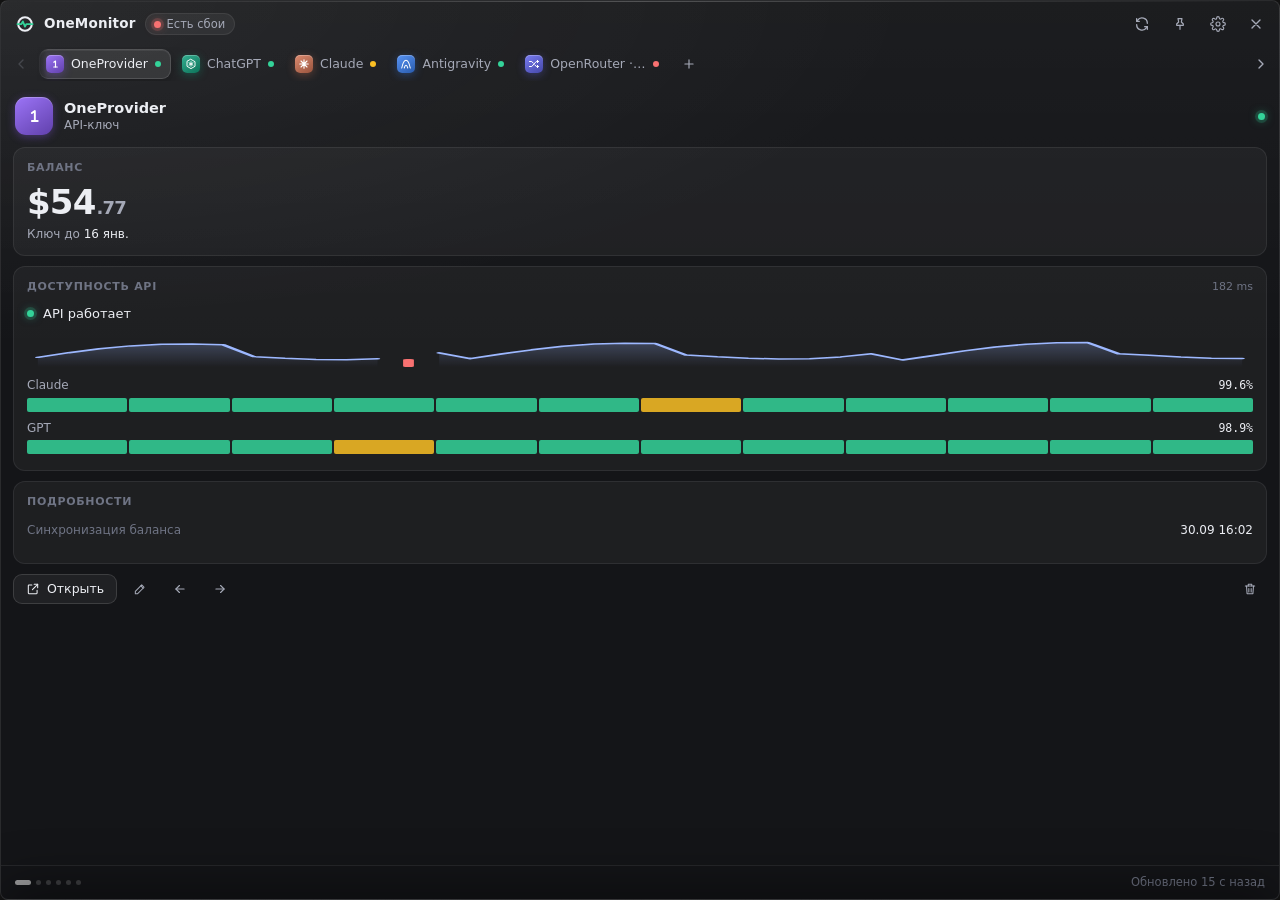
==== src/index.html @ 0f9c5adb "Add OneMonitor: portable Windows tray monitor Tauri 2 tray app that tracks OneProvider / OpenRouter " ====
<!doctype html>
<html lang="ru">
  <head>
    <meta charset="utf-8" />
    <meta name="viewport" content="width=device-width, initial-scale=1" />
    <title>OneMonitor</title>
    <link rel="stylesheet" href="css/app.css" />
  </head>
  <body>
    <div class="shell" id="shell">
      <header class="titlebar" data-tauri-drag-region>
        <div class="brand" data-tauri-drag-region>
          <span id="logo" data-tauri-drag-region></span>
          <span class="name" data-tauri-drag-region>OneMonitor</span>
          <span class="pill" id="overall" data-tauri-drag-region><i class="dot pending"></i><span>Проверка…</span></span>
        </div>
        <button class="icon-btn" id="btn-refresh" title="Обновить сейчас"></button>
        <button class="icon-btn" id="btn-pin" title="Закрепить поверх окон"></button>
        <button class="icon-btn" id="btn-settings" title="Настройки"></button>
        <button class="icon-btn close" id="btn-close" title="Свернуть в трей"></button>
      </header>

      <nav class="tabs">
        <button class="icon-btn" id="prev" title="Предыдущий аккаунт"></button>
        <div class="strip" id="strip"><div class="ink" id="ink"></div></div>
        <button class="icon-btn" id="next" title="Следующий аккаунт"></button>
      </nav>

      <main class="viewport" id="viewport">
        <div class="track" id="track"></div>
      </main>

      <footer class="footer">
        <div class="pager" id="pager"></div>
        <span id="updated" class="num"></span>
      </footer>

      <div class="scrim" id="scrim"></div>

      <section class="sheet" id="sheet" aria-modal="true">
        <div class="grab"></div>
        <header>
          <h3 id="sheet-title"></h3>
          <button class="icon-btn" id="sheet-close" title="Закрыть"></button>
        </header>
        <div class="body" id="sheet-body"></div>
      </section>

      <div class="dialog" id="dialog" role="dialog"></div>
      <div class="toast" id="toast"></div>
    </div>
    <script type="module" src="js/main.js"></script>
  </body>
</html>
---- src/css/app.css ----
/* OneMonitor — "Grey Glass" dark theme */

:root {
  --tint: 0.62;
  --glass: rgba(24, 25, 30, var(--tint));
  --glass-hi: rgba(255, 255, 255, 0.055);
  --glass-lo: rgba(255, 255, 255, 0.025);
  --card: rgba(255, 255, 255, 0.045);
  --card-hover: rgba(255, 255, 255, 0.07);
  --stroke: rgba(255, 255, 255, 0.075);
  --stroke-2: rgba(255, 255, 255, 0.13);
  --text: #eceef3;
  --text-2: #a5a9b7;
  --text-3: #6f7484;
  --ok: #34d399;
  --warn: #fbbf24;
  --err: #f87171;
  --idle: #94a3b8;
  --accent: #9db8ff;
  --radius: 14px;
  --radius-sm: 10px;
  --ease: cubic-bezier(0.22, 0.8, 0.2, 1);
  --ease-spring: cubic-bezier(0.34, 1.36, 0.64, 1);
  --font: "Segoe UI Variable Text", "Segoe UI", system-ui, -apple-system, sans-serif;
  --font-display: "Segoe UI Variable Display", "Segoe UI", system-ui, sans-serif;
  --mono: "Cascadia Mono", "Consolas", ui-monospace, monospace;
  color-scheme: dark;
}

.w11 { --radius: 8px; }

* { box-sizing: border-box; }

html, body {
  margin: 0;
  height: 100%;
  background: transparent;
  color: var(--text);
  font: 13px/1.4 var(--font);
  -webkit-font-smoothing: antialiased;
  overflow: hidden;
  user-select: none;
  -webkit-user-select: none;
  cursor: default;
}

button, input, select { font: inherit; color: inherit; }
button { cursor: pointer; }
svg { display: block; }

.shell {
  position: fixed;
  inset: 0;
  display: flex;
  flex-direction: column;
  border-radius: var(--radius);
  background:
    radial-gradient(120% 60% at 0% 0%, rgba(255, 255, 255, 0.06), transparent 60%),
    linear-gradient(180deg, rgba(255, 255, 255, 0.03), transparent 40%),
    var(--glass);
  border: 1px solid var(--stroke-2);
  overflow: hidden;
  isolation: isolate;
}
.w11 .shell { border-color: rgba(255, 255, 255, 0.09); }

.shell::before {
  /* subtle noise-free sheen at the top edge */
  content: "";
  position: absolute;
  inset: 0 0 auto 0;
  height: 1px;
  background: linear-gradient(90deg, transparent, rgba(255, 255, 255, 0.22), transparent);
  pointer-events: none;
}

.shell.enter { animation: shell-in 0.38s var(--ease) both; }
@keyframes shell-in {
  from { opacity: 0; transform: translateY(10px) scale(0.985); }
  to { opacity: 1; transform: none; }
}

/* ---------- scrollbars ---------- */
::-webkit-scrollbar { width: 6px; height: 6px; }
::-webkit-scrollbar-track { background: transparent; }
::-webkit-scrollbar-thumb { background: rgba(255, 255, 255, 0.1); border-radius: 3px; }
::-webkit-scrollbar-thumb:hover { background: rgba(255, 255, 255, 0.18); }

/* ---------- title bar ---------- */
.titlebar {
  display: flex;
  align-items: center;
  gap: 8px;
  height: 46px;
  padding: 0 8px 0 14px;
  flex: none;
}
.brand { display: flex; align-items: center; gap: 9px; flex: 1; min-width: 0; }
.brand .logo { width: 20px; height: 20px; flex: none; }
.brand .name { font: 600 13.5px/1 var(--font-display); letter-spacing: 0.2px; }

.pill {
  display: inline-flex;
  align-items: center;
  gap: 6px;
  height: 22px;
  padding: 0 9px 0 8px;
  border-radius: 11px;
  background: var(--glass-hi);
  border: 1px solid var(--stroke);
  color: var(--text-2);
  font-size: 11.5px;
  white-space: nowrap;
  transition: color 0.3s, background 0.3s;
}

.dot {
  --c: var(--idle);
  width: 7px;
  height: 7px;
  border-radius: 50%;
  background: var(--c);
  box-shadow: 0 0 0 3px color-mix(in srgb, var(--c) 18%, transparent), 0 0 10px color-mix(in srgb, var(--c) 60%, transparent);
  flex: none;
  transition: background 0.4s, box-shadow 0.4s;
}
.dot.ok { --c: var(--ok); }
.dot.warn { --c: var(--warn); }
.dot.error { --c: var(--err); animation: blink 1.6s ease-in-out infinite; }
.dot.pending { --c: var(--idle); animation: blink 1.2s ease-in-out infinite; }
@keyframes blink { 50% { opacity: 0.45; } }

.icon-btn {
  width: 30px;
  height: 30px;
  display: grid;
  place-items: center;
  border: 0;
  border-radius: 8px;
  background: transparent;
  color: var(--text-2);
  transition: background 0.18s, color 0.18s, transform 0.18s;
  flex: none;
}
.icon-btn:hover { background: var(--glass-hi); color: var(--text); }
.icon-btn:active { transform: scale(0.92); }
.icon-btn.on { color: var(--accent); background: rgba(157, 184, 255, 0.1); }
.icon-btn.close:hover { background: rgba(248, 113, 113, 0.16); color: #ffd1d1; }
.icon-btn svg { width: 16px; height: 16px; }
.icon-btn.spin svg { animation: spin 0.9s linear infinite; }
@keyframes spin { to { transform: rotate(360deg); } }

/* ---------- tabs ---------- */
.tabs {
  display: flex;
  align-items: center;
  gap: 4px;
  padding: 0 6px 8px;
  flex: none;
}
.tabs .icon-btn { width: 26px; height: 30px; }
.tabs .icon-btn:disabled { opacity: 0.25; pointer-events: none; }

.strip {
  position: relative;
  flex: 1;
  display: flex;
  gap: 4px;
  overflow-x: auto;
  overflow-y: hidden;
  scrollbar-width: none;
  scroll-behavior: smooth;
  padding: 2px;
  mask-image: linear-gradient(90deg, transparent 0, #000 10px, #000 calc(100% - 10px), transparent 100%);
}
.strip::-webkit-scrollbar { display: none; }

.ink {
  position: absolute;
  top: 2px;
  height: 30px;
  border-radius: 9px;
  background: rgba(255, 255, 255, 0.09);
  border: 1px solid var(--stroke-2);
  box-shadow: 0 4px 14px rgba(0, 0, 0, 0.25), inset 0 1px 0 rgba(255, 255, 255, 0.06);
  transition: left 0.45s var(--ease), width 0.45s var(--ease);
  pointer-events: none;
  z-index: 0;
}

.tab {
  position: relative;
  z-index: 1;
  display: flex;
  align-items: center;
  gap: 7px;
  height: 30px;
  padding: 0 10px 0 7px;
  border: 0;
  border-radius: 9px;
  background: transparent;
  color: var(--text-2);
  white-space: nowrap;
  flex: none;
  transition: color 0.25s;
}
.tab:hover { color: var(--text); }
.tab.active { color: var(--text); }
.tab .pi { width: 18px; height: 18px; border-radius: 5px; }
.tab .pi svg { width: 12px; height: 12px; }
.tab .t { max-width: 96px; overflow: hidden; text-overflow: ellipsis; font-size: 12.5px; }
.tab .dot { width: 6px; height: 6px; box-shadow: none; }
.tab.add { padding: 0 9px; }
.tab.add svg { width: 14px; height: 14px; }

/* ---------- provider icon ---------- */
.pi {
  --pc: #8b93a7;
  display: grid;
  place-items: center;
  flex: none;
  color: #fff;
  background: linear-gradient(145deg, color-mix(in srgb, var(--pc) 85%, #fff 15%), color-mix(in srgb, var(--pc) 70%, #000 30%));
  box-shadow: inset 0 1px 0 rgba(255, 255, 255, 0.25), 0 2px 8px color-mix(in srgb, var(--pc) 35%, transparent);
}
.pi.oneprovider { --pc: #8b5cf6; }
.pi.openrouter { --pc: #6366f1; }
.pi.chatgpt { --pc: #10a37f; }
.pi.claude { --pc: #d97757; }
.pi.antigravity { --pc: #3b82f6; }

/* ---------- carousel ---------- */
.viewport {
  position: relative;
  flex: 1;
  min-height: 0;
  overflow: hidden;
  touch-action: pan-y;
}
.track {
  display: flex;
  height: 100%;
  transition: transform 0.52s var(--ease);
  will-change: transform;
}
.track.dragging { transition: none; }
.page {
  flex: 0 0 100%;
  height: 100%;
  overflow-y: auto;
  overflow-x: hidden;
  padding: 2px 12px 14px;
  transition: opacity 0.5s var(--ease), transform 0.52s var(--ease), filter 0.5s var(--ease);
}
.page:not(.active) { opacity: 0.25; transform: scale(0.94); filter: blur(1.5px); }

.footer {
  display: flex;
  align-items: center;
  justify-content: space-between;
  gap: 8px;
  height: 34px;
  padding: 0 14px;
  border-top: 1px solid var(--stroke);
  color: var(--text-3);
  font-size: 11.5px;
  flex: none;
}
.pager { display: flex; gap: 5px; align-items: center; }
.pager i {
  width: 5px;
  height: 5px;
  border-radius: 3px;
  background: rgba(255, 255, 255, 0.18);
  transition: width 0.4s var(--ease), background 0.3s;
}
.pager i.on { width: 16px; background: rgba(255, 255, 255, 0.6); }

/* ---------- account page ---------- */
.acc-head { display: flex; align-items: center; gap: 11px; padding: 6px 2px 12px; }
.acc-head .pi { width: 38px; height: 38px; border-radius: 11px; }
.acc-head .pi svg { width: 20px; height: 20px; }
.who { flex: 1; min-width: 0; }
.who .l { font: 600 14.5px/1.25 var(--font-display); overflow: hidden; text-overflow: ellipsis; white-space: nowrap; }
.who .s { color: var(--text-2); font-size: 12px; display: flex; gap: 6px; align-items: center; min-width: 0; }
.who .s span:first-child { overflow: hidden; text-overflow: ellipsis; white-space: nowrap; }
.badge {
  display: inline-flex;
  align-items: center;
  height: 18px;
  padding: 0 7px;
  border-radius: 9px;
  font-size: 10.5px;
  font-weight: 600;
  letter-spacing: 0.3px;
  color: var(--text);
  background: rgba(255, 255, 255, 0.09);
  border: 1px solid var(--stroke-2);
  flex: none;
  white-space: nowrap;
}

.card {
  position: relative;
  background: var(--card);
  border: 1px solid var(--stroke);
  border-radius: 12px;
  padding: 12px 13px;
  margin-bottom: 10px;
  transition: background 0.2s, border-color 0.2s;
}
.card:hover { background: var(--card-hover); }
.card h4 {
  margin: 0 0 10px;
  font-size: 11px;
  font-weight: 600;
  letter-spacing: 0.7px;
  text-transform: uppercase;
  color: var(--text-3);
  display: flex;
  justify-content: space-between;
  align-items: center;
}
.card h4 em { font-style: normal; text-transform: none; letter-spacing: 0; font-weight: 500; }

.hero { display: flex; align-items: flex-end; justify-content: space-between; gap: 10px; }
.hero .v { font: 600 34px/1 var(--font-display); letter-spacing: -0.8px; font-variant-numeric: tabular-nums; }
.hero .v small { font-size: 18px; color: var(--text-2); margin-left: 1px; }
.hero .sub { margin-top: 7px; color: var(--text-2); font-size: 12px; }
.hero .sub b { color: var(--text); font-weight: 500; }

.gauge { position: relative; width: 84px; height: 84px; flex: none; }
.gauge svg { width: 84px; height: 84px; transform: rotate(-90deg); }
.gauge circle { fill: none; stroke-width: 7; }
.gauge .bg { stroke: rgba(255, 255, 255, 0.07); }
.gauge .fg { stroke: var(--gc, var(--ok)); stroke-linecap: round; transition: stroke-dashoffset 1s var(--ease), stroke 0.4s; filter: drop-shadow(0 0 6px color-mix(in srgb, var(--gc, var(--ok)) 45%, transparent)); }
.gauge .c { position: absolute; inset: 0; display: grid; place-items: center; text-align: center; }
.gauge .c b { font: 600 20px/1 var(--font-display); font-variant-numeric: tabular-nums; }
.gauge .c span { display: block; font-size: 10px; color: var(--text-3); margin-top: 3px; }

.sub-hero { display: flex; gap: 14px; align-items: center; }
.sub-hero .meta { flex: 1; min-width: 0; }
.sub-hero .meta .n { font: 600 15px/1.2 var(--font-display); }
.sub-hero .meta .r { color: var(--text-2); font-size: 12px; margin-top: 4px; }
.sub-hero .meta .r b { color: var(--text); font-weight: 500; font-variant-numeric: tabular-nums; }

/* service */
.svc { display: flex; align-items: center; gap: 9px; }
.svc .m { flex: 1; min-width: 0; font-weight: 500; overflow: hidden; text-overflow: ellipsis; white-space: nowrap; }
.svc .lat { font: 500 12px var(--mono); color: var(--text-2); font-variant-numeric: tabular-nums; }
.spark { margin-top: 10px; height: 34px; width: 100%; }
.spark path.line { fill: none; stroke: var(--accent); stroke-width: 1.5; stroke-linejoin: round; stroke-linecap: round; }
.spark path.area { fill: url(#sparkfill); opacity: 0.9; }
.spark .fail { fill: var(--err); }

.comp { display: grid; grid-template-columns: 1fr auto; gap: 4px 10px; align-items: center; margin-top: 10px; }
.comp .n { color: var(--text-2); font-size: 12px; overflow: hidden; text-overflow: ellipsis; white-space: nowrap; }
.comp .u { font: 500 11.5px var(--mono); color: var(--text); text-align: right; }
.comp .series { grid-column: 1 / -1; display: flex; gap: 2px; height: 14px; margin-bottom: 4px; }
.comp .series i { flex: 1; border-radius: 2px; background: var(--ok); opacity: 0.85; }
.comp .series i.w { background: var(--warn); }
.comp .series i.e { background: var(--err); }

/* limits */
.limit + .limit { margin-top: 13px; }
.limit .top { display: flex; justify-content: space-between; align-items: baseline; gap: 8px; }
.limit .n { font-weight: 500; overflow: hidden; text-overflow: ellipsis; white-space: nowrap; }
.limit .p { font: 600 12.5px var(--font-display); font-variant-numeric: tabular-nums; white-space: nowrap; }
.limit .p span { color: var(--text-3); font-weight: 400; font-size: 11.5px; }
.bar {
  position: relative;
  height: 6px;
  margin: 7px 0 5px;
  border-radius: 3px;
  background: rgba(255, 255, 255, 0.07);
  overflow: hidden;
}
.bar i {
  --bc: var(--ok);
  position: absolute;
  inset: 0 auto 0 0;
  width: 0;
  border-radius: 3px;
  background: linear-gradient(90deg, color-mix(in srgb, var(--bc) 70%, #fff 0%), var(--bc));
  box-shadow: 0 0 10px color-mix(in srgb, var(--bc) 50%, transparent);
  transition: width 0.9s var(--ease), background 0.4s;
}
.bar i.warn { --bc: var(--warn); }
.bar i.error { --bc: var(--err); }
.limit .r { display: flex; justify-content: space-between; gap: 8px; color: var(--text-3); font-size: 11.5px; }
.limit .r b { color: var(--text-2); font-weight: 500; font-variant-numeric: tabular-nums; }
.limit .d { color: var(--text-3); font-size: 11px; margin-top: 3px; line-height: 1.35; }

/* notes */
.kv { display: grid; grid-template-columns: auto 1fr; gap: 6px 12px; font-size: 12px; }
.kv dt { color: var(--text-3); }
.kv dd { margin: 0; text-align: right; color: var(--text); overflow: hidden; text-overflow: ellipsis; white-space: nowrap; }

/* banners */
.banner {
  display: flex;
  gap: 9px;
  align-items: flex-start;
  padding: 10px 12px;
  border-radius: 11px;
  margin-bottom: 10px;
  font-size: 12px;
  line-height: 1.4;
  animation: fade-up 0.35s var(--ease) both;
}
.banner svg { width: 15px; height: 15px; flex: none; margin-top: 1px; }
.banner.error { background: rgba(248, 113, 113, 0.1); border: 1px solid rgba(248, 113, 113, 0.25); color: #ffd6d6; }
.banner.warn { background: rgba(251, 191, 36, 0.09); border: 1px solid rgba(251, 191, 36, 0.22); color: #ffeab5; }
@keyframes fade-up { from { opacity: 0; transform: translateY(6px); } to { opacity: 1; transform: none; } }

.skeleton { height: 14px; border-radius: 6px; background: linear-gradient(90deg, rgba(255,255,255,.05), rgba(255,255,255,.11), rgba(255,255,255,.05)); background-size: 200% 100%; animation: shimmer 1.3s linear infinite; }
.skeleton + .skeleton { margin-top: 9px; }
@keyframes shimmer { to { background-position: -200% 0; } }

.acts { display: flex; gap: 6px; flex-wrap: wrap; margin-top: 2px; }
.btn {
  display: inline-flex;
  align-items: center;
  justify-content: center;
  gap: 7px;
  height: 30px;
  padding: 0 12px;
  border-radius: 9px;
  border: 1px solid var(--stroke-2);
  background: var(--glass-hi);
  color: var(--text);
  font-size: 12.5px;
  transition: background 0.18s, border-color 0.18s, transform 0.15s, opacity 0.2s;
  white-space: nowrap;
}
.btn:hover { background: rgba(255, 255, 255, 0.1); }
.btn:active { transform: scale(0.97); }
.btn:disabled { opacity: 0.45; pointer-events: none; }
.btn svg { width: 14px; height: 14px; }
.btn.ghost { background: transparent; border-color: transparent; color: var(--text-2); padding: 0 9px; }
.btn.ghost:hover { background: var(--glass-hi); color: var(--text); }
.btn.primary { background: linear-gradient(180deg, #f2f4f8, #d9dde6); color: #15161a; border-color: transparent; font-weight: 600; }
.btn.primary:hover { background: #fff; }
.btn.danger:hover { background: rgba(248, 113, 113, 0.16); border-color: rgba(248, 113, 113, 0.3); color: #ffd1d1; }
.btn.block { width: 100%; height: 36px; }

/* ---------- add page ---------- */
.welcome { text-align: center; padding: 12px 10px 16px; }
.welcome h2 { margin: 6px 0 6px; font: 600 17px/1.2 var(--font-display); }
.welcome p { margin: 0; color: var(--text-2); font-size: 12.5px; }
.grid { display: grid; grid-template-columns: 1fr 1fr; gap: 8px; }
.tile {
  display: flex;
  flex-direction: column;
  align-items: flex-start;
  gap: 9px;
  padding: 12px;
  border-radius: 12px;
  border: 1px solid var(--stroke);
  background: var(--card);
  text-align: left;
  transition: background 0.2s, transform 0.25s var(--ease-spring), border-color 0.2s;
}
.tile:hover { background: var(--card-hover); border-color: var(--stroke-2); transform: translateY(-2px); }
.tile .pi { width: 30px; height: 30px; border-radius: 9px; }
.tile .pi svg { width: 16px; height: 16px; }
.tile b { font-weight: 600; font-size: 13px; }
.tile small { color: var(--text-3); font-size: 11.5px; line-height: 1.3; }
.section-label { margin: 16px 2px 8px; font-size: 11px; font-weight: 600; letter-spacing: 0.7px; text-transform: uppercase; color: var(--text-3); }

/* ---------- sheets & dialogs ---------- */
.scrim {
  position: absolute;
  inset: 0;
  background: rgba(8, 9, 12, 0.45);
  opacity: 0;
  pointer-events: none;
  transition: opacity 0.3s var(--ease);
  z-index: 20;
}
.scrim.open { opacity: 1; pointer-events: auto; }

.sheet {
  position: absolute;
  left: 0;
  right: 0;
  bottom: 0;
  max-height: calc(100% - 46px);
  display: flex;
  flex-direction: column;
  background: rgba(30, 31, 37, 0.97);
  border-top: 1px solid var(--stroke-2);
  border-radius: 16px 16px 0 0;
  box-shadow: 0 -20px 50px rgba(0, 0, 0, 0.4);
  transform: translateY(105%);
  transition: transform 0.45s var(--ease);
  z-index: 21;
}
.sheet.open { transform: none; }
.sheet .grab { width: 36px; height: 4px; border-radius: 2px; background: rgba(255, 255, 255, 0.18); margin: 8px auto 2px; flex: none; }
.sheet header { display: flex; align-items: center; gap: 10px; padding: 8px 10px 8px 16px; flex: none; }
.sheet header h3 { flex: 1; margin: 0; font: 600 15px var(--font-display); }
.sheet .body { overflow-y: auto; padding: 4px 16px 18px; }

.field { margin-bottom: 12px; }
.field label { display: block; margin-bottom: 6px; color: var(--text-2); font-size: 12px; }
.input {
  width: 100%;
  height: 36px;
  padding: 0 11px;
  border-radius: 9px;
  border: 1px solid var(--stroke-2);
  background: rgba(0, 0, 0, 0.25);
  outline: none;
  transition: border-color 0.2s, box-shadow 0.2s;
  user-select: text;
  -webkit-user-select: text;
}
.input:focus { border-color: rgba(157, 184, 255, 0.55); box-shadow: 0 0 0 3px rgba(157, 184, 255, 0.14); }
.input.mono { font-family: var(--mono); font-size: 12px; }
.input-wrap { position: relative; }
.input-wrap .input { padding-right: 38px; }
.input-wrap .icon-btn { position: absolute; right: 3px; top: 3px; }
.hint { color: var(--text-3); font-size: 11.5px; line-height: 1.45; margin-top: 8px; }
.hint a, .link { color: var(--accent); text-decoration: none; cursor: pointer; }
.err-text { color: #ffb4b4; font-size: 12px; margin-top: 10px; min-height: 0; }

.waiting { display: flex; flex-direction: column; align-items: center; gap: 12px; padding: 18px 0 8px; text-align: center; color: var(--text-2); }
.ring-spin { width: 34px; height: 34px; border-radius: 50%; border: 3px solid rgba(255, 255, 255, 0.1); border-top-color: var(--accent); animation: spin 0.9s linear infinite; }

.row { display: flex; align-items: center; justify-content: space-between; gap: 12px; padding: 11px 0; border-bottom: 1px solid var(--stroke); }
.row:last-child { border-bottom: 0; }
.row .t { min-width: 0; }
.row .t b { display: block; font-weight: 500; }
.row .t span { display: block; color: var(--text-3); font-size: 11.5px; margin-top: 2px; }

.switch { position: relative; width: 38px; height: 22px; flex: none; }
.switch input { position: absolute; opacity: 0; inset: 0; margin: 0; cursor: pointer; z-index: 1; }
.switch i { position: absolute; inset: 0; border-radius: 11px; background: rgba(255, 255, 255, 0.12); transition: background 0.25s; }
.switch i::after { content: ""; position: absolute; top: 3px; left: 3px; width: 16px; height: 16px; border-radius: 50%; background: #fff; box-shadow: 0 1px 3px rgba(0,0,0,.4); transition: transform 0.3s var(--ease-spring); }
.switch input:checked + i { background: #6f8fe6; }
.switch input:checked + i::after { transform: translateX(16px); }

.seg { display: flex; padding: 3px; border-radius: 10px; background: rgba(0, 0, 0, 0.25); border: 1px solid var(--stroke); position: relative; }
.seg button { flex: 1; height: 26px; border: 0; border-radius: 7px; background: transparent; color: var(--text-2); font-size: 12px; position: relative; z-index: 1; transition: color 0.2s; padding: 0 6px; }
.seg button.on { color: var(--text); }
.seg .seg-ink { position: absolute; top: 3px; bottom: 3px; border-radius: 7px; background: rgba(255, 255, 255, 0.11); border: 1px solid var(--stroke-2); transition: left 0.35s var(--ease), width 0.35s var(--ease); }

input[type="range"] { -webkit-appearance: none; appearance: none; width: 100%; height: 22px; background: transparent; }
input[type="range"]::-webkit-slider-runnable-track { height: 4px; border-radius: 2px; background: rgba(255, 255, 255, 0.14); }
input[type="range"]::-webkit-slider-thumb { -webkit-appearance: none; width: 16px; height: 16px; margin-top: -6px; border-radius: 50%; background: #fff; box-shadow: 0 1px 4px rgba(0,0,0,.5); }

.dialog {
  position: absolute;
  left: 50%;
  top: 50%;
  width: calc(100% - 48px);
  padding: 18px;
  border-radius: 14px;
  background: rgba(34, 35, 42, 0.98);
  border: 1px solid var(--stroke-2);
  box-shadow: 0 24px 60px rgba(0, 0, 0, 0.5);
  transform: translate(-50%, -46%) scale(0.96);
  opacity: 0;
  pointer-events: none;
  transition: transform 0.35s var(--ease-spring), opacity 0.25s;
  z-index: 30;
}
.dialog.open { transform: translate(-50%, -50%); opacity: 1; pointer-events: auto; }
.dialog h3 { margin: 0 0 6px; font: 600 15px var(--font-display); }
.dialog p { margin: 0 0 14px; color: var(--text-2); font-size: 12.5px; }
.dialog .acts { justify-content: flex-end; margin-top: 14px; }

.toast {
  position: absolute;
  left: 50%;
  bottom: 44px;
  max-width: calc(100% - 32px);
  padding: 8px 14px;
  border-radius: 10px;
  background: rgba(40, 41, 48, 0.97);
  border: 1px solid var(--stroke-2);
  box-shadow: 0 10px 30px rgba(0, 0, 0, 0.4);
  font-size: 12.5px;
  transform: translate(-50%, 12px);
  opacity: 0;
  pointer-events: none;
  transition: transform 0.35s var(--ease), opacity 0.3s;
  z-index: 40;
}
.toast.show { transform: translate(-50%, 0); opacity: 1; }

.empty-note { color: var(--text-3); font-size: 12px; text-align: center; padding: 8px 0 2px; }
.muted { color: var(--text-3); }
.num { font-variant-numeric: tabular-nums; }

@media (prefers-reduced-motion: reduce) {
  *, *::before, *::after { animation-duration: 0.01ms !important; transition-duration: 0.01ms !important; }
}
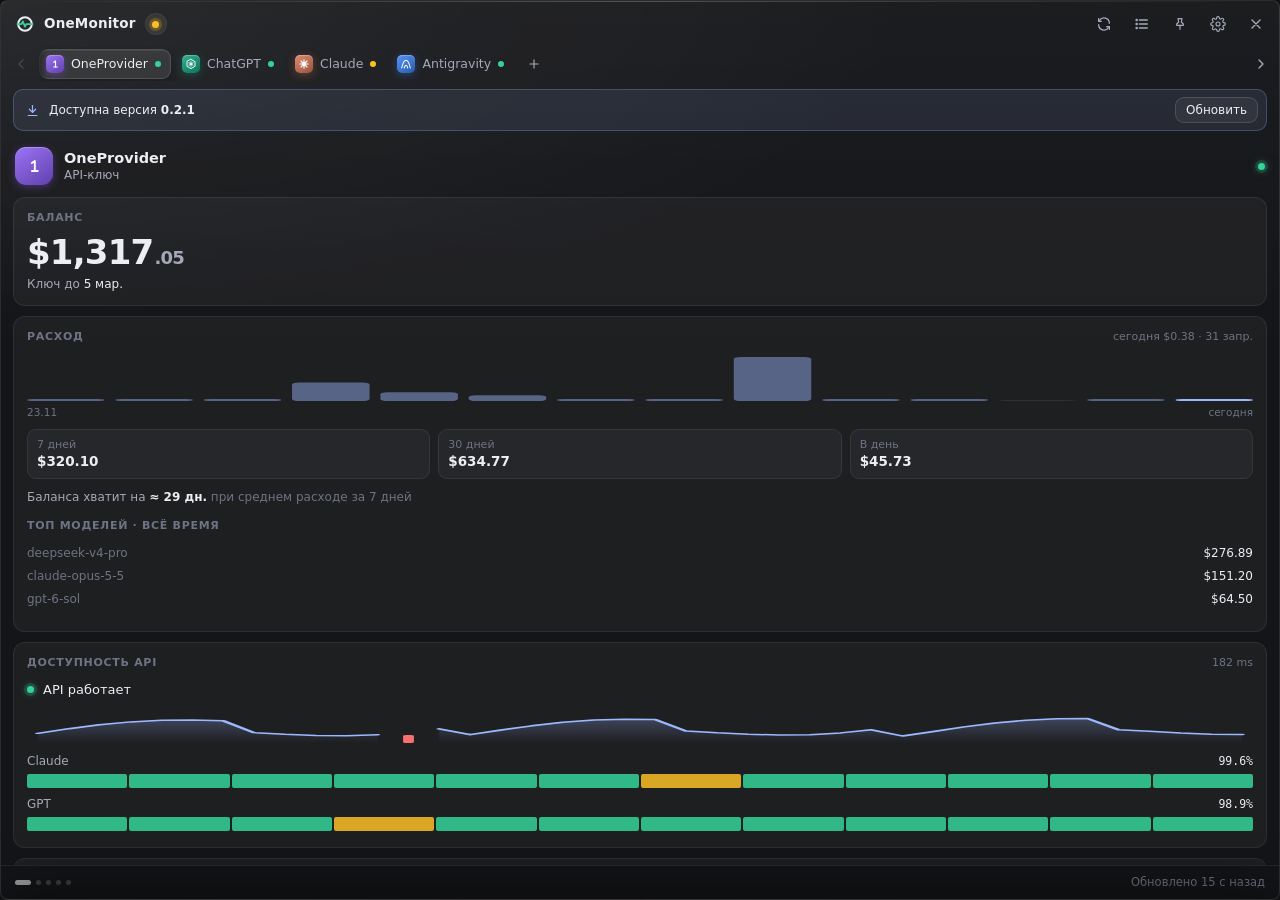
==== commit c8c12665: "v0.2.0: notifications, auto-update, tray badge, pace, hotkey, compact mode - Remove OpenRouter. Acco" ====
--- a/src/index.html
+++ b/src/index.html
@@ -15,6 +15,7 @@
           <span class="pill" id="overall" data-tauri-drag-region><i class="dot pending"></i><span>Проверка…</span></span>
         </div>
         <button class="icon-btn" id="btn-refresh" title="Обновить сейчас"></button>
+        <button class="icon-btn" id="btn-view" title="Все аккаунты списком"></button>
         <button class="icon-btn" id="btn-pin" title="Закрепить поверх окон"></button>
         <button class="icon-btn" id="btn-settings" title="Настройки"></button>
         <button class="icon-btn close" id="btn-close" title="Свернуть в трей"></button>
@@ -26,9 +27,12 @@
         <button class="icon-btn" id="next" title="Следующий аккаунт"></button>
       </nav>
 
+      <div class="update-banner" id="update-banner" hidden></div>
+
       <main class="viewport" id="viewport">
         <div class="track" id="track"></div>
       </main>
+      <div class="list" id="list"></div>
 
       <footer class="footer">
         <div class="pager" id="pager"></div>
--- a/src/css/app.css
+++ b/src/css/app.css
@@ -111,8 +111,11 @@
   color: var(--text-2);
   font-size: 11.5px;
   white-space: nowrap;
+  min-width: 0;
+  overflow: hidden;
   transition: color 0.3s, background 0.3s;
 }
+.pill span { overflow: hidden; text-overflow: ellipsis; }
 
 .dot {
   --c: var(--idle);
@@ -224,7 +227,6 @@
   box-shadow: inset 0 1px 0 rgba(255, 255, 255, 0.25), 0 2px 8px color-mix(in srgb, var(--pc) 35%, transparent);
 }
 .pi.oneprovider { --pc: #8b5cf6; }
-.pi.openrouter { --pc: #6366f1; }
 .pi.chatgpt { --pc: #10a37f; }
 .pi.claude { --pc: #d97757; }
 .pi.antigravity { --pc: #3b82f6; }
@@ -328,6 +330,22 @@
 .hero .v small { font-size: 18px; color: var(--text-2); margin-left: 1px; }
 .hero .sub { margin-top: 7px; color: var(--text-2); font-size: 12px; }
 .hero .sub b { color: var(--text); font-weight: 500; }
+.card.stale .hero .v { opacity: 0.55; }
+
+/* spend */
+.spend { width: 100%; height: 46px; display: block; margin-top: 2px; }
+.spend rect { fill: rgba(157, 184, 255, 0.45); transition: fill 0.2s; }
+.spend rect:hover { fill: rgba(157, 184, 255, 0.85); }
+.spend rect.today { fill: var(--accent); }
+.spend rect.zero { fill: rgba(255, 255, 255, 0.08); }
+.spend-axis { display: flex; justify-content: space-between; color: var(--text-3); font-size: 10.5px; margin-top: 4px; }
+.spend-sum { display: flex; gap: 8px; margin-top: 10px; }
+.spend-sum > div { flex: 1; padding: 7px 9px; border-radius: 9px; background: rgba(255, 255, 255, 0.04); border: 1px solid var(--stroke); min-width: 0; }
+.spend-sum span { display: block; color: var(--text-3); font-size: 11px; }
+.spend-sum b { font: 600 13.5px var(--font-display); }
+.forecast { margin-top: 10px; font-size: 12px; color: var(--text-2); }
+.forecast b { color: var(--text); font-weight: 600; }
+.forecast.warn b { color: var(--warn); }
 
 .gauge { position: relative; width: 84px; height: 84px; flex: none; }
 .gauge svg { width: 84px; height: 84px; transform: rotate(-90deg); }
@@ -597,3 +615,74 @@
 @media (prefers-reduced-motion: reduce) {
   *, *::before, *::after { animation-duration: 0.01ms !important; transition-duration: 0.01ms !important; }
 }
+
+/* ---------- limit pace ---------- */
+.pace { margin-top: 4px; font-size: 11.5px; color: var(--text-3); }
+.pace.warn { color: #ffd88a; }
+.pace b { font-weight: 600; }
+.sub-hero .pace { margin-top: 6px; }
+
+/* ---------- update banner ---------- */
+.update-banner {
+  display: flex;
+  align-items: center;
+  gap: 9px;
+  margin: 0 12px 8px;
+  padding: 7px 8px 7px 11px;
+  border-radius: 10px;
+  background: rgba(157, 184, 255, 0.1);
+  border: 1px solid rgba(157, 184, 255, 0.25);
+  font-size: 12px;
+  flex: none;
+  animation: fade-up 0.35s var(--ease) both;
+}
+.update-banner[hidden] { display: none; }
+.update-banner svg { width: 15px; height: 15px; color: var(--accent); flex: none; }
+.update-banner span { flex: 1; min-width: 0; }
+.btn.sm { height: 26px; padding: 0 10px; font-size: 12px; }
+.ring-spin.sm { width: 15px; height: 15px; border-width: 2px; flex: none; }
+
+/* ---------- compact list mode ---------- */
+.list { display: none; flex: 1; min-height: 0; overflow-y: auto; padding: 0 8px 10px; }
+.shell.compact .list { display: block; animation: fade-up 0.3s var(--ease) both; }
+.shell.compact .tabs, .shell.compact .viewport, .shell.compact .pager { display: none; }
+.lrow {
+  display: grid;
+  grid-template-columns: auto 1fr auto;
+  align-items: center;
+  gap: 11px;
+  width: 100%;
+  padding: 9px 9px;
+  border: 0;
+  border-radius: 10px;
+  background: transparent;
+  text-align: left;
+  transition: background 0.15s;
+}
+.lrow + .lrow { margin-top: 2px; }
+.lrow:hover { background: var(--card-hover); }
+.lrow .pi { width: 30px; height: 30px; border-radius: 9px; }
+.lrow .pi svg { width: 16px; height: 16px; }
+.lrow .who { min-width: 0; display: block; }
+.lrow .l, .lrow .s { display: block; overflow: hidden; text-overflow: ellipsis; white-space: nowrap; }
+.lrow .l { font-weight: 500; }
+.lrow .s { color: var(--text-3); font-size: 11.5px; }
+.lrow .v { text-align: right; max-width: 150px; }
+.lrow .v b { display: block; font: 600 14px var(--font-display); font-variant-numeric: tabular-nums; }
+.lrow .v b.warn { color: var(--warn); }
+.lrow .v b.error { color: var(--err); }
+.lrow .v span { display: block; color: var(--text-3); font-size: 11px; overflow: hidden; text-overflow: ellipsis; white-space: nowrap; }
+.lrow .mini { grid-column: 2 / -1; height: 3px; margin-top: -4px; border-radius: 2px; background: rgba(255,255,255,.07); overflow: hidden; display: block; }
+.lrow .mini i { display: block; height: 100%; border-radius: 2px; background: var(--ok); }
+.lrow .mini i.warn { background: var(--warn); }
+.lrow .mini i.error { background: var(--err); }
+
+/* ---------- settings extras ---------- */
+.row.sub { padding-left: 14px; transition: opacity 0.2s; }
+.row.sub.off { opacity: 0.4; pointer-events: none; }
+.btn.hotkey { font-family: var(--mono); font-size: 12px; min-width: 110px; }
+.btn.hotkey.on { border-color: rgba(157, 184, 255, 0.6); box-shadow: 0 0 0 3px rgba(157, 184, 255, 0.14); color: var(--accent); }
+.seg button:disabled { opacity: 0.35; cursor: not-allowed; }
+
+/* status pill in the title bar: just the dot (text is in the tooltip) */
+.titlebar .pill { width: 22px; padding: 0; justify-content: center; flex: none; }
